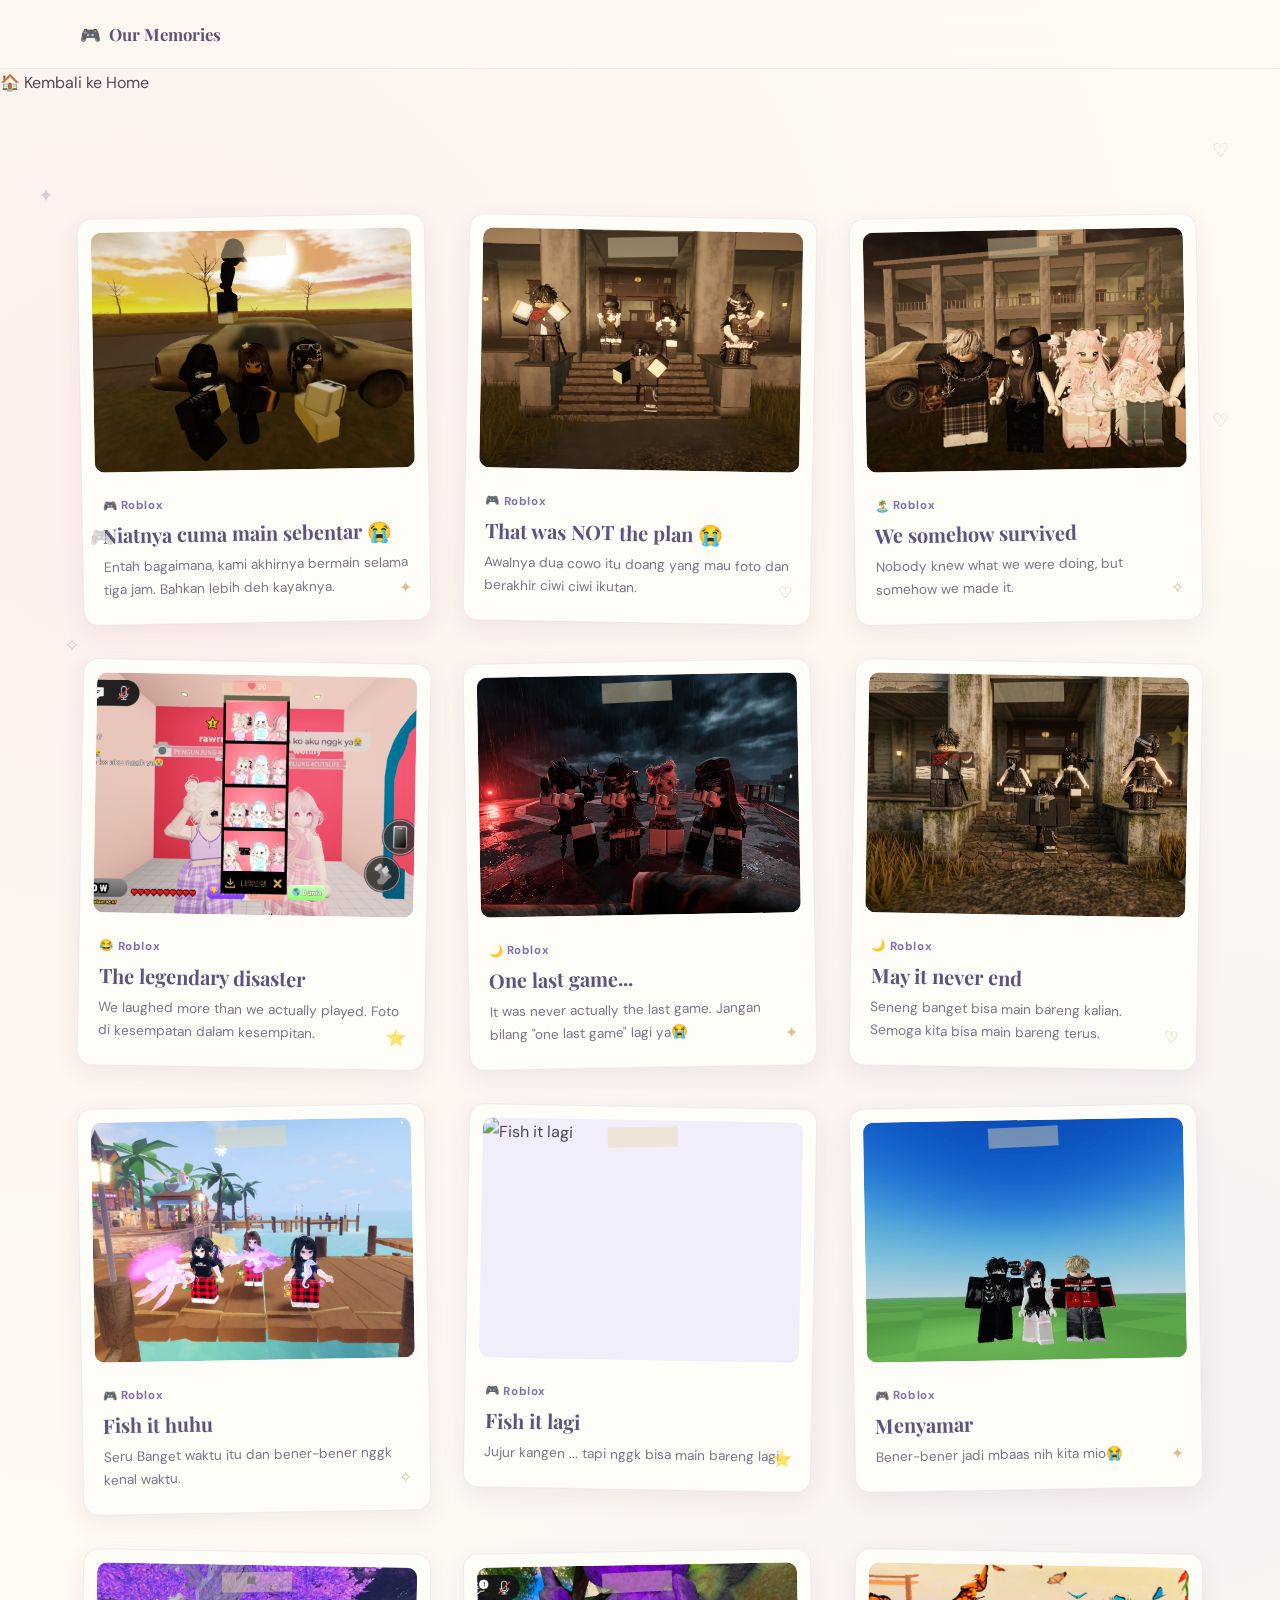
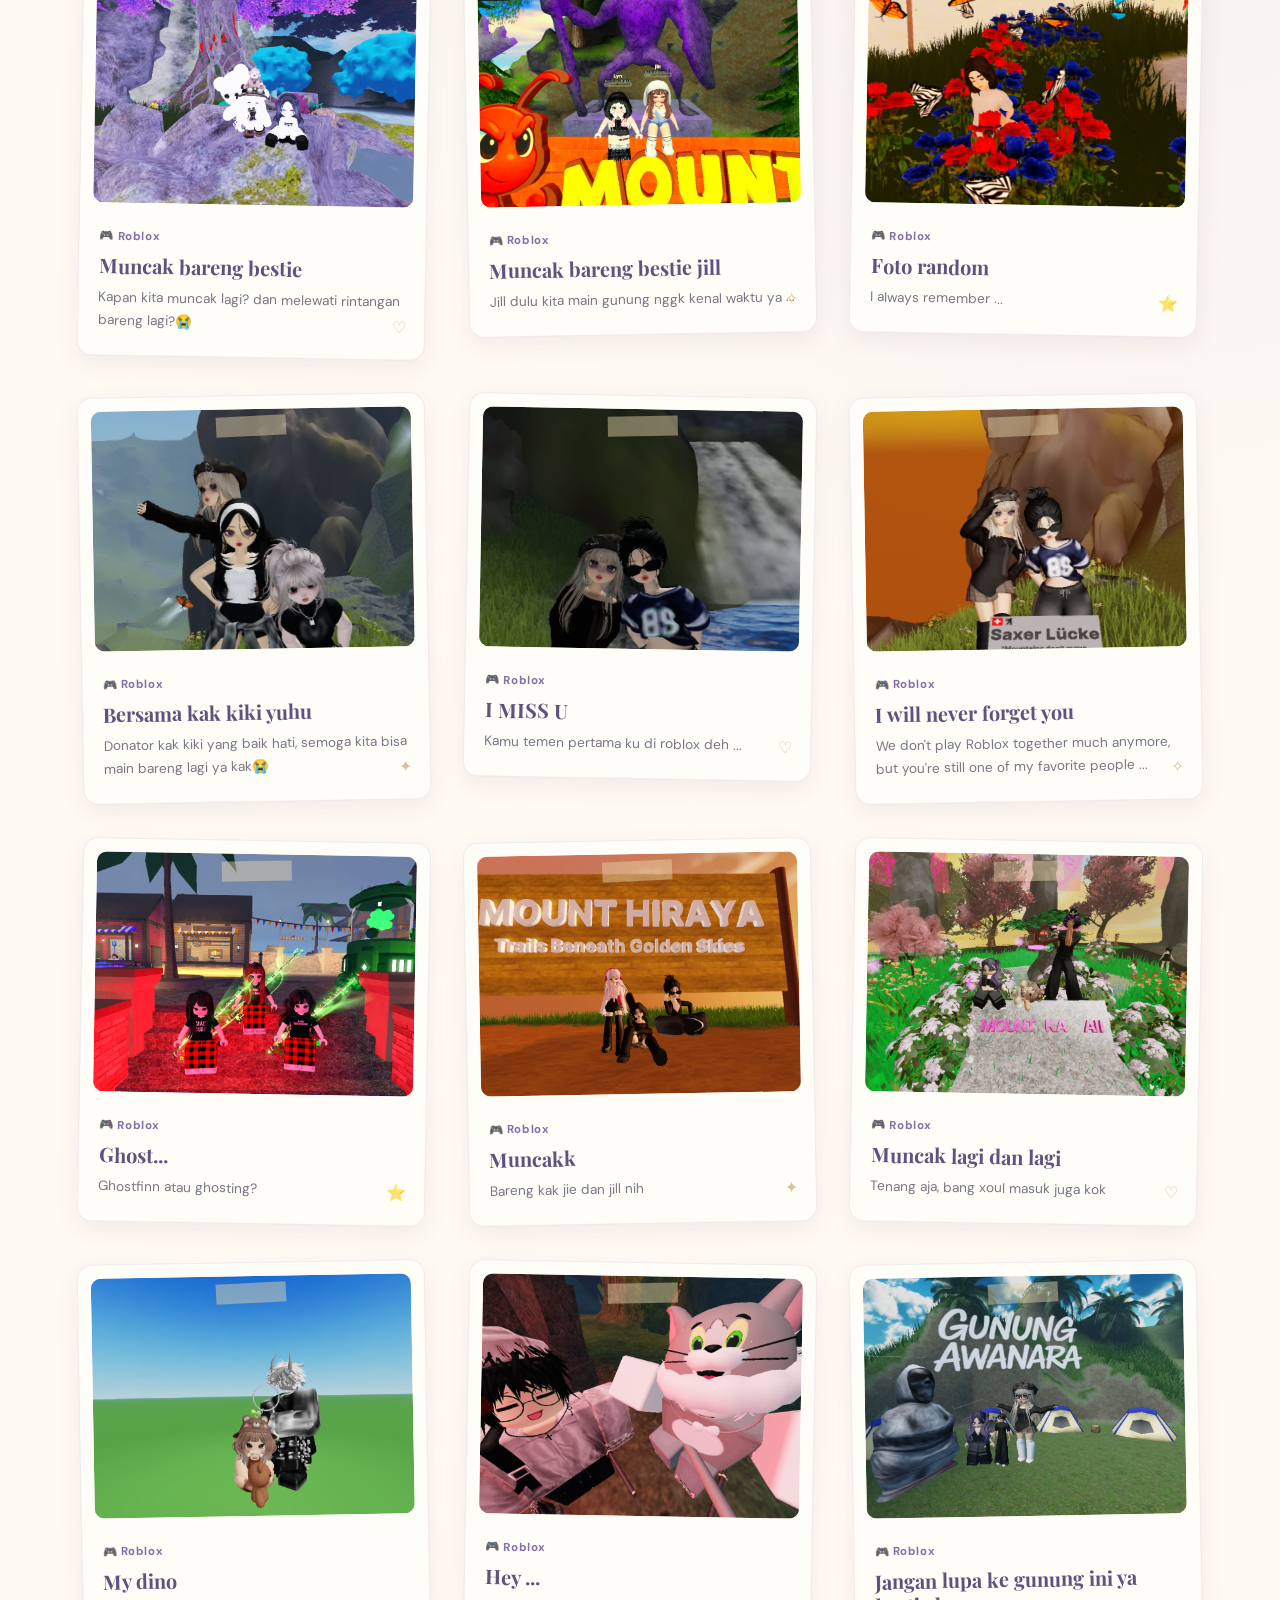
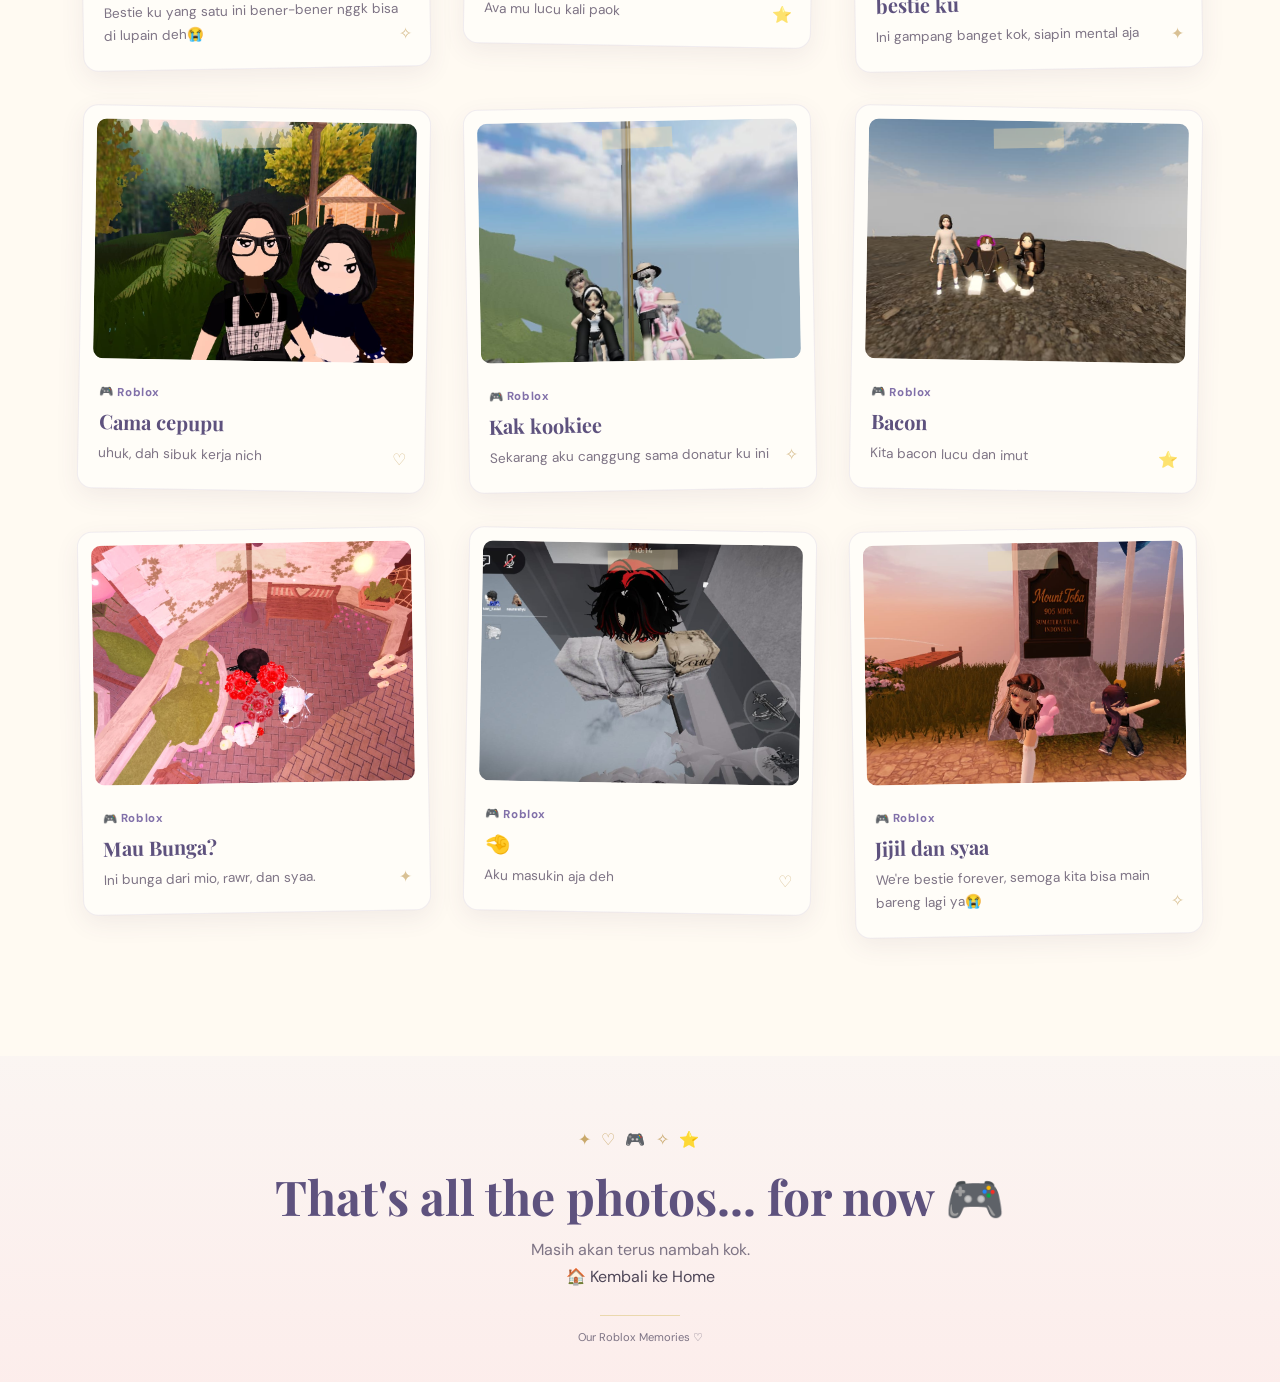
==== gallery.html @ 488ac0c8 "Add files via upload" ====
<!DOCTYPE html>
<html lang="en">
<head>
    <meta charset="UTF-8">
    <meta name="viewport" content="width=device-width, initial-scale=1.0">

    <meta
        name="description"
        content="Semua foto kenangan kita — galeri lengkap dari Our Roblox Memories."
    >

    <title>Semua Foto Kita 📸 | Our Roblox Memories</title>

    <!-- Google Fonts: maximum 2 fonts -->
    <link rel="preconnect" href="https://fonts.googleapis.com">
    <link rel="preconnect" href="https://fonts.gstatic.com" crossorigin>
    <link
        href="https://fonts.googleapis.com/css2?family=DM+Sans:wght@400;500;600;700&family=Playfair+Display:wght@500;600;700&display=swap"
        rel="stylesheet"
    >

    <link rel="stylesheet" href="style.css">
</head>

<body>

    <!-- =====================================================
         DECORATIVE FLOATING ELEMENTS
    ====================================================== -->
    <div class="floating-decorations" aria-hidden="true">
        <span class="float-item float-1">✦</span>
        <span class="float-item float-2">♡</span>
        <span class="float-item float-3">✧</span>
        <span class="float-item float-4">⭐</span>
        <span class="float-item float-5">✨</span>
        <span class="float-item float-6">🎮</span>
        <span class="float-item float-7">♡</span>
    </div>


    <!-- =====================================================
         MAIN WEBSITE
    ====================================================== -->
    <div class="site-wrapper is-visible" id="siteWrapper">

        <!-- NAVIGATION -->
        <header class="site-header">

            <nav class="navbar container gallery-navbar" aria-label="Main navigation">

                <!-- LOGO -> back to home -->
                <a href="index.html" class="logo">
                    <span>🎮</span>
                    Our Memories
                </a>

            </nav>

        </header>


        <main>
                    <div class="gallery-hero-actions">
                        <a href="index.html" class="back-home-link">
                            <span>🏠</span>
                            Kembali ke Home
                        </a>
                    </div>

                </div>

            </section>


            <!-- =================================================
                 PHOTO GRID
            ================================================== -->
            <section class="section" id="galleryGrid">

                <div class="container">

                    <div class="memory-grid" id="galleryGridWrap">
                        <!-- Photo cards are injected by gallery.js -->
                    </div>

                    <p class="gallery-empty-note" id="galleryEmptyNote" hidden>
                        Belum ada foto di sini. Tambahkan foto ke dalam
                        array <code>galleryPhotos</code> di gallery.js ya!
                    </p>

                </div>

            </section>

        </main>


        <!-- =====================================================
             FOOTER
        ====================================================== -->
        <footer class="site-footer">

            <div class="footer-decoration" aria-hidden="true">
                ✦ ♡ 🎮 ✧ ⭐
            </div>

            <h2>
                That's all the photos... for now 🎮
            </h2>

            <p>
                Masih akan terus nambah kok.
            </p>

            <a href="index.html" class="back-home-link">
                <span>🏠</span>
                Kembali ke Home
            </a>

            <div class="footer-line"></div>

            <small class="footer-credit">
                Our Roblox Memories ♡
            </small>

        </footer>

    </div>


    <!-- =====================================================
         LIGHTBOX
    ====================================================== -->
    <div
        class="modal"
        id="lightbox"
        role="dialog"
        aria-modal="true"
        aria-labelledby="lightboxTitle"
        aria-hidden="true"
    >

        <div class="modal-backdrop"></div>

        <div class="lightbox-content">

            <button
                class="modal-close"
                id="lightboxClose"
                type="button"
                aria-label="Close photo"
            >
                ×
            </button>

            <img
                src="assets/placeholder.jpg"
                alt=""
                id="lightboxImage"
                class="lightbox-image"
            >

            <div class="lightbox-info">

                <span id="lightboxGame">
                    🎮 Roblox
                </span>

                <h2 id="lightboxTitle">
                    Memory title
                </h2>

                <time id="lightboxDate">
                    August 24, 2026
                </time>

                <p id="lightboxCaption">
                    Memory caption.
                </p>

            </div>

        </div>

    </div>


    <script src="gallery.js"></script>

</body>
</html>
---- style.css ----
/* =========================================================
   OUR ROBLOX MEMORIES
   Main stylesheet
   Mobile-first
========================================================= */


/* =========================================================
   CSS VARIABLES
========================================================= */

:root {
    --pink: #f4c7d8;
    --pink-light: #fdebf2;
    --lavender: #dcd2f2;
    --lavender-light: #f1edfb;
    --purple: #8170a9;
    --purple-dark: #5e527e;

    --cream: #fffaf2;
    --paper: #fffdf8;
    --white: #ffffff;

    --gold: #c9a86a;
    --gold-light: #ead8ad;

    --text: #4f4758;
    --text-light: #7e7485;

    --border: rgba(129, 112, 169, 0.16);
    --shadow: 0 15px 40px rgba(87, 70, 106, 0.11);
    --shadow-soft: 0 8px 25px rgba(87, 70, 106, 0.08);

    --radius-sm: 12px;
    --radius-md: 20px;
    --radius-lg: 30px;

    --container: 1120px;

    --heading-font: "Playfair Display", Georgia, serif;
    --body-font: "DM Sans", Arial, sans-serif;
}


/* =========================================================
   RESET
========================================================= */

* {
    box-sizing: border-box;
    margin: 0;
    padding: 0;
}

html {
    scroll-behavior: smooth;
    scroll-padding-top: 75px;
}

body {
    min-width: 320px;
    overflow-x: hidden;

    background:
        radial-gradient(circle at 10% 10%, rgba(244, 199, 216, 0.2), transparent 25%),
        radial-gradient(circle at 90% 30%, rgba(220, 210, 242, 0.25), transparent 25%),
        var(--cream);

    color: var(--text);
    font-family: var(--body-font);
    line-height: 1.7;
}

body.modal-open {
    overflow: hidden;
}

button,
a {
    font: inherit;
}

button {
    cursor: pointer;
}

img {
    display: block;
    max-width: 100%;
}

a {
    color: inherit;
    text-decoration: none;
}


/* =========================================================
   TYPOGRAPHY
========================================================= */

h1,
h2,
h3 {
    font-family: var(--heading-font);
    line-height: 1.2;
}

p {
    color: var(--text-light);
}


/* =========================================================
   UTILITY
========================================================= */

.container {
    width: min(
        calc(100% - 32px),
        var(--container)
    );

    margin-inline: auto;
}

.section {
    position: relative;
    padding: 90px 0;
}

.section-heading {
    margin-bottom: 40px;
}

.section-heading.centered {
    text-align: center;
}

.section-label {
    display: inline-block;

    margin-bottom: 10px;

    color: var(--purple);

    font-size: 0.72rem;
    font-weight: 700;
    letter-spacing: 0.18em;
    text-transform: uppercase;
}

.section-heading h2 {
    color: var(--purple-dark);
    font-size: clamp(2rem, 8vw, 3rem);
}

.section-heading p {
    max-width: 560px;
    margin: 12px auto 0;
}


/* =========================================================
   OPENING SCREEN
========================================================= */

.opening-screen {
    position: fixed;
    inset: 0;
    z-index: 9999;

    display: grid;
    place-items: center;

    overflow: hidden;

    background:
        radial-gradient(
            circle at 20% 20%,
            rgba(255, 255, 255, 0.8),
            transparent 20%
        ),
        radial-gradient(
            circle at 80% 70%,
            rgba(255, 255, 255, 0.6),
            transparent 22%
        ),
        linear-gradient(
            135deg,
            #f9dce8,
            #e5def5 52%,
            #fff4dc
        );

    transition:
        opacity 0.7s ease,
        transform 0.7s ease,
        visibility 0.7s ease;
}

.opening-screen.is-hidden {
    opacity: 0;
    transform: scale(1.05);
    visibility: hidden;
    pointer-events: none;
}

.opening-content {
    position: relative;
    z-index: 2;

    width: min(
        calc(100% - 40px),
        600px
    );

    padding: 45px 25px;

    text-align: center;
}

.opening-game-icon {
    width: 70px;
    height: 70px;

    display: grid;
    place-items: center;

    margin: 0 auto 25px;

    border: 1px solid rgba(255, 255, 255, 0.7);
    border-radius: 24px;

    background: rgba(255, 255, 255, 0.45);

    box-shadow:
        0 12px 35px rgba(89, 72, 110, 0.12);

    font-size: 2rem;

    animation: gentleFloat 4s ease-in-out infinite;
}

.opening-small {
    margin-bottom: 8px;

    color: var(--purple);
    font-size: 0.82rem;
    letter-spacing: 0.12em;
    text-transform: uppercase;
}

.opening-content h1 {
    color: var(--purple-dark);
    font-size: clamp(2.7rem, 12vw, 5.2rem);
}

.opening-subtitle {
    margin-top: 12px;

    color: var(--text);
    font-family: var(--heading-font);
    font-size: clamp(1.15rem, 4vw, 1.5rem);
}

.opening-note {
    margin-top: 18px;

    color: var(--text-light);
    font-size: 0.75rem;
}

.primary-button,
.secondary-button {
    display: inline-flex;
    align-items: center;
    justify-content: center;
    gap: 8px;

    min-height: 48px;
    padding: 12px 23px;

    border: 1px solid transparent;
    border-radius: 999px;

    font-weight: 700;

    transition:
        transform 0.25s ease,
        box-shadow 0.25s ease,
        background 0.25s ease;
}

.primary-button {
    color: var(--white);
    background: var(--purple);

    box-shadow:
        0 10px 25px rgba(129, 112, 169, 0.25);
}

.primary-button:hover {
    transform: translateY(-3px);
    box-shadow:
        0 15px 30px rgba(129, 112, 169, 0.3);
}

.secondary-button {
    color: var(--purple-dark);
    border-color: var(--border);
    background: rgba(255, 255, 255, 0.75);

    box-shadow: var(--shadow-soft);
}

.secondary-button:hover {
    transform: translateY(-3px);
    background: var(--white);
}

.opening-button {
    margin-top: 28px;
}


/* Opening stars */

.opening-stars span {
    position: absolute;

    color: rgba(129, 112, 169, 0.5);
    font-size: 1.5rem;

    animation: twinkle 3s ease-in-out infinite;
}

.opening-stars span:nth-child(1) {
    top: 12%;
    left: 13%;
}

.opening-stars span:nth-child(2) {
    top: 25%;
    right: 14%;
    animation-delay: 0.5s;
}

.opening-stars span:nth-child(3) {
    bottom: 18%;
    left: 20%;
    animation-delay: 1s;
}

.opening-stars span:nth-child(4) {
    bottom: 15%;
    right: 20%;
    animation-delay: 1.5s;
}

.opening-stars span:nth-child(5) {
    top: 18%;
    left: 75%;
    animation-delay: 0.8s;
}

.opening-stars span:nth-child(6) {
    bottom: 30%;
    right: 8%;
    animation-delay: 1.2s;
}


/* =========================================================
   SITE WRAPPER
========================================================= */

.site-wrapper {
    position: relative;
    opacity: 0;

    transition: opacity 0.8s ease;
}

.site-wrapper.is-visible {
    opacity: 1;
}


/* =========================================================
   FLOATING DECORATIONS
========================================================= */

.floating-decorations {
    position: fixed;
    inset: 0;

    z-index: 1;

    pointer-events: none;
}

.float-item {
    position: absolute;

    color: rgba(129, 112, 169, 0.28);
    font-size: 1.2rem;

    animation: slowFloat 7s ease-in-out infinite;
}

.float-1 {
    top: 20%;
    left: 3%;
}

.float-2 {
    top: 45%;
    right: 4%;
    animation-delay: 1s;
}

.float-3 {
    top: 70%;
    left: 5%;
    animation-delay: 2s;
}

.float-4 {
    top: 80%;
    right: 7%;
    animation-delay: 3s;
}

.float-5 {
    top: 32%;
    right: 9%;
    animation-delay: 1.5s;
}

.float-6 {
    top: 58%;
    left: 7%;
    animation-delay: 2.5s;
}

.float-7 {
    top: 15%;
    right: 4%;
    animation-delay: 3.5s;
}


/* =========================================================
   HEADER / NAVBAR
========================================================= */

.site-header {
    position: sticky;
    top: 0;
    z-index: 1000;

    border-bottom: 1px solid rgba(129, 112, 169, 0.1);

    background: rgba(255, 250, 242, 0.85);
    backdrop-filter: blur(15px);
}

.navbar {
    min-height: 68px;

    display: flex;
    align-items: center;
    justify-content: space-between;
}

.logo {
    display: inline-flex;
    align-items: center;
    gap: 8px;

    color: var(--purple-dark);

    font-family: var(--heading-font);
    font-size: 1.05rem;
    font-weight: 700;
}

.menu-toggle {
    width: 44px;
    height: 44px;

    display: flex;
    flex-direction: column;
    justify-content: center;
    align-items: center;
    gap: 5px;

    border: 0;
    border-radius: 50%;

    background: var(--lavender-light);
}

.menu-toggle span {
    width: 20px;
    height: 2px;

    border-radius: 5px;

    background: var(--purple);
    transition: transform 0.25s ease;
}

.nav-links {
    position: absolute;
    top: calc(100% + 1px);
    left: 16px;
    right: 16px;

    display: flex;
    flex-direction: column;
    gap: 5px;

    padding: 12px;

    border: 1px solid var(--border);
    border-radius: 18px;

    background: rgba(255, 253, 248, 0.97);
    box-shadow: var(--shadow);

    opacity: 0;
    visibility: hidden;
    transform: translateY(-8px);

    transition:
        opacity 0.25s ease,
        visibility 0.25s ease,
        transform 0.25s ease;
}

.nav-links.is-open {
    opacity: 1;
    visibility: visible;
    transform: translateY(0);
}

.nav-links a {
    padding: 10px 12px;

    border-radius: 10px;

    color: var(--text-light);
    font-size: 0.9rem;
}

.nav-links a:hover {
    color: var(--purple);
    background: var(--lavender-light);
}


/* =========================================================
   HERO
========================================================= */

.hero {
    min-height: calc(100vh - 68px);

    display: grid;
    place-items: center;

    padding: 45px 0;
}

.hero-paper {
    position: relative;

    width: min(
        calc(100% - 10px),
        900px
    );

    padding: 65px 22px;

    text-align: center;

    border: 1px solid rgba(129, 112, 169, 0.13);
    border-radius: 35px;

    background:
        linear-gradient(
            rgba(255, 255, 255, 0.75),
            rgba(255, 255, 255, 0.6)
        );

    box-shadow:
        0 25px 60px rgba(100, 83, 120, 0.09);

    overflow: hidden;
}

.hero-paper::before {
    content: "";

    position: absolute;
    inset: 12px;

    border: 1px dashed rgba(201, 168, 106, 0.3);
    border-radius: 27px;

    pointer-events: none;
}

.eyebrow {
    position: relative;

    color: var(--gold);

    font-size: 0.7rem;
    font-weight: 700;
    letter-spacing: 0.18em;
    text-transform: uppercase;
}

.hero-title {
    position: relative;

    margin-top: 18px;

    color: var(--purple-dark);

    font-size: clamp(2.7rem, 13vw, 5.8rem);
}

.hero-title span {
    display: block;
    color: var(--purple);
}

.hero-tagline {
    position: relative;

    margin-top: 18px;

    color: var(--text);
    font-family: var(--heading-font);
    font-size: clamp(1.2rem, 4vw, 1.7rem);
}

.hero-description {
    position: relative;

    max-width: 480px;

    margin: 12px auto 0;

    font-size: 0.9rem;
}

.hero-decoration {
    position: relative;

    display: flex;
    justify-content: center;
    gap: 17px;

    margin-top: 30px;

    color: var(--gold);
}

.hero-decoration span:nth-child(1) {
    animation: gentleFloat 4s ease-in-out infinite;
}

.hero-decoration span:nth-child(2) {
    animation: gentleFloat 4s 0.4s ease-in-out infinite;
}

.hero-decoration span:nth-child(3) {
    animation: gentleFloat 4s 0.8s ease-in-out infinite;
}

.hero-decoration span:nth-child(4) {
    animation: gentleFloat 4s 1.2s ease-in-out infinite;
}

.hero-decoration span:nth-child(5) {
    animation: gentleFloat 4s 1.6s ease-in-out infinite;
}

.scroll-cue {
    position: relative;

    display: flex;
    flex-direction: column;
    align-items: center;

    margin-top: 45px;

    color: var(--text-light);
    font-size: 0.7rem;
    letter-spacing: 0.1em;
    text-transform: uppercase;
}

.scroll-arrow {
    margin-top: 5px;

    color: var(--purple);
    font-size: 1.2rem;

    animation: bounce 1.8s ease-in-out infinite;
}


/* =========================================================
   MESSAGE
========================================================= */

.message-section {
    padding-top: 60px;
}

.message-card {
    position: relative;

    max-width: 850px;

    margin: 0 auto;

    transform: rotate(-0.5deg);
}

.message-card-inner {
    padding: 35px 24px;

    border: 1px solid rgba(129, 112, 169, 0.15);
    border-radius: var(--radius-lg);

    background:
        linear-gradient(
            135deg,
            rgba(255, 255, 255, 0.82),
            rgba(244, 235, 249, 0.68)
        );

    box-shadow: var(--shadow);

    backdrop-filter: blur(8px);
}

.message-icon {
    margin-bottom: 18px;
    font-size: 2rem;
}

.message-text {
    max-width: 680px;
    margin: 0 auto;

    font-family: var(--heading-font);
    font-size: clamp(1.05rem, 3vw, 1.3rem);
}

.message-text p {
    margin-bottom: 18px;
}

.message-text p:last-child {
    margin-bottom: 0;
}

.message-signature {
    margin-top: 25px;

    color: var(--gold);
    font-size: 0.75rem;
    font-weight: 700;
    letter-spacing: 0.1em;
}

.tape {
    position: absolute;
    z-index: 2;

    width: 85px;
    height: 25px;

    background: rgba(234, 216, 173, 0.65);

    transform: rotate(-5deg);
}

.tape-left {
    top: -10px;
    left: 25px;
}


/* =========================================================
   MEMORY GALLERY
========================================================= */

.memories-section {
    background:
        radial-gradient(
            circle at 90% 10%,
            rgba(220, 210, 242, 0.3),
            transparent 25%
        );
}

.memory-grid {
    display: grid;
    grid-template-columns: 1fr;
    gap: 30px;

    align-items: start;
}

.memory-card {
    position: relative;

    padding: 13px;

    border: 1px solid rgba(129, 112, 169, 0.12);
    border-radius: 15px;

    background: var(--paper);

    box-shadow: var(--shadow-soft);

    transition:
        transform 0.3s ease,
        box-shadow 0.3s ease;
}

.rotation-left {
    transform: rotate(-1deg);
}

.rotation-right {
    transform: rotate(1deg);
}

.memory-card:hover {
    z-index: 3;

    transform:
        translateY(-8px)
        rotate(0deg)
        scale(1.01);

    box-shadow:
        0 22px 45px rgba(87, 70, 106, 0.16);
}

.memory-photo-wrap {
    position: relative;

    overflow: hidden;

    aspect-ratio: 4 / 3;

    border-radius: 10px;

    background: var(--lavender-light);
}

.memory-photo {
    width: 100%;
    height: 100%;

    object-fit: cover;

    transition: transform 0.5s ease;
}

.memory-card:hover .memory-photo {
    transform: scale(1.05);
}

.photo-expand {
    position: absolute;
    right: 10px;
    bottom: 10px;

    width: 38px;
    height: 38px;

    display: grid;
    place-items: center;

    border: 1px solid rgba(255, 255, 255, 0.5);
    border-radius: 50%;

    color: var(--purple-dark);
    background: rgba(255, 255, 255, 0.88);

    opacity: 0;

    transition:
        opacity 0.25s ease,
        transform 0.25s ease;
}

.memory-card:hover .photo-expand,
.photo-expand:focus {
    opacity: 1;
}

.photo-expand:hover {
    transform: scale(1.08);
}

.photo-tape {
    top: 7px;
    left: 50%;

    width: 70px;
    height: 20px;

    transform: translateX(-50%) rotate(-2deg);

    opacity: 0.7;
}

.memory-content {
    padding: 18px 7px 10px;
}

.memory-game {
    display: inline-block;

    margin-bottom: 7px;

    color: var(--purple);
    font-size: 0.72rem;
    font-weight: 700;
    letter-spacing: 0.05em;
}

.memory-content h3 {
    color: var(--purple-dark);
    font-size: 1.25rem;
}

.memory-content time {
    display: block;

    margin-top: 7px;

    color: var(--gold);
    font-size: 0.7rem;
    font-weight: 600;
}

.memory-content p {
    margin-top: 8px;
    font-size: 0.85rem;
}

.paper-star {
    position: absolute;
    right: 18px;
    bottom: 18px;

    color: var(--gold);
    opacity: 0.7;
}

.random-memory-area {
    margin-top: 50px;

    text-align: center;
}

.random-memory-area p {
    margin-bottom: 12px;

    font-family: var(--heading-font);
}


/* =========================================================
   TIMELINE
========================================================= */

.timeline-section {
    background:
        linear-gradient(
            180deg,
            transparent,
            rgba(244, 199, 216, 0.12),
            transparent
        );
}

.timeline {
    position: relative;

    max-width: 850px;

    margin: 0 auto;
}

.timeline::before {
    content: "";

    position: absolute;

    top: 0;
    bottom: 0;
    left: 20px;

    width: 1px;

    background:
        linear-gradient(
            var(--pink),
            var(--lavender),
            var(--gold-light)
        );
}

.timeline-item {
    position: relative;

    display: grid;
    grid-template-columns: 42px 1fr;
    gap: 18px;

    margin-bottom: 35px;
}

.timeline-item:last-child {
    margin-bottom: 0;
}

.timeline-dot {
    position: relative;
    z-index: 2;

    width: 42px;
    height: 42px;

    display: grid;
    place-items: center;

    border: 1px solid var(--border);
    border-radius: 50%;

    color: var(--purple);
    background: var(--cream);

    font-size: 0.7rem;
    font-weight: 700;
}

.timeline-card {
    padding: 20px;

    border: 1px solid var(--border);
    border-radius: 18px;

    background: rgba(255, 255, 255, 0.7);

    box-shadow: var(--shadow-soft);
}

.timeline-year {
    color: var(--gold);
    font-size: 0.7rem;
    font-weight: 700;
    letter-spacing: 0.12em;
}

.timeline-card h3 {
    margin-top: 5px;

    color: var(--purple-dark);
    font-size: 1.25rem;
}

.timeline-card p {
    margin-top: 7px;
    font-size: 0.85rem;
}


/* =========================================================
   WISHES
========================================================= */

.wishes-grid {
    display: grid;
    grid-template-columns: 1fr 1fr;
    gap: 13px;
}

.wish-card {
    min-height: 125px;

    display: flex;
    flex-direction: column;
    align-items: center;
    justify-content: center;

    padding: 18px;

    border: 1px solid var(--border);
    border-radius: 20px;

    text-align: center;

    background: rgba(255, 255, 255, 0.7);

    box-shadow: var(--shadow-soft);

    transition:
        transform 0.25s ease,
        box-shadow 0.25s ease;
}

.wish-card:hover {
    transform: translateY(-6px) rotate(-1deg);
    box-shadow: var(--shadow);
}

.wish-card span {
    font-size: 1.7rem;
}

.wish-card p {
    margin-top: 7px;

    color: var(--purple-dark);

    font-family: var(--heading-font);
    font-size: 0.95rem;
}


/* =========================================================
   SECRET SECTION
========================================================= */

.secret-section {
    padding-bottom: 80px;
}

.secret-card {
    position: relative;

    max-width: 850px;

    margin: 0 auto;

    padding: 55px 25px;

    overflow: hidden;

    border: 1px solid rgba(129, 112, 169, 0.18);
    border-radius: 35px;

    text-align: center;

    background:
        radial-gradient(
            circle at 15% 20%,
            rgba(244, 199, 216, 0.45),
            transparent 25%
        ),
        radial-gradient(
            circle at 85% 80%,
            rgba(220, 210, 242, 0.55),
            transparent 28%
        ),
        var(--white);

    box-shadow: var(--shadow);
}

.secret-card h2 {
    max-width: 650px;

    margin: 10px auto;

    color: var(--purple-dark);

    font-size: clamp(2rem, 7vw, 3.2rem);
}

.secret-card > p {
    max-width: 550px;
    margin: 0 auto 25px;
}

.secret-stars {
    margin-bottom: 20px;

    color: var(--gold);
    letter-spacing: 0.15em;

    animation: twinkle 3s ease-in-out infinite;
}


/* =========================================================
   FOOTER
========================================================= */

.site-footer {
    padding: 70px 20px 35px;

    text-align: center;

    background:
        linear-gradient(
            180deg,
            rgba(220, 210, 242, 0.12),
            rgba(244, 199, 216, 0.25)
        );
}

.footer-decoration {
    color: var(--gold);
    letter-spacing: 0.2em;
}

.site-footer h2 {
    margin-top: 15px;

    color: var(--purple-dark);

    font-size: clamp(2rem, 8vw, 3rem);
}

.site-footer p {
    margin-top: 10px;
}

.site-footer small {
    display: block;

    margin-top: 20px;

    color: var(--text-light);
    font-size: 0.7rem;
}

.footer-line {
    width: 80px;
    height: 1px;

    margin: 25px auto 0;

    background: var(--gold-light);
}

.footer-credit {
    margin-top: 12px !important;
}


/* =========================================================
   MODALS
========================================================= */

.modal {
    position: fixed;
    inset: 0;
    z-index: 9000;

    display: grid;
    place-items: center;

    padding: 18px;

    opacity: 0;
    visibility: hidden;

    transition:
        opacity 0.3s ease,
        visibility 0.3s ease;
}

.modal.is-open {
    opacity: 1;
    visibility: visible;
}

.modal-backdrop {
    position: absolute;
    inset: 0;

    background: rgba(49, 40, 58, 0.52);

    backdrop-filter: blur(7px);
}

.lightbox-content,
.random-modal-card,
.secret-modal-card {
    position: relative;
    z-index: 2;

    width: min(
        100%,
        650px
    );

    max-height: calc(100vh - 36px);

    overflow-y: auto;

    border: 1px solid rgba(255, 255, 255, 0.6);
    border-radius: 24px;

    background: var(--paper);

    box-shadow:
        0 25px 80px rgba(45, 34, 55, 0.25);

    transform: scale(0.9) translateY(15px);

    transition: transform 0.35s cubic-bezier(0.2, 0.8, 0.2, 1);
}

.modal.is-open .lightbox-content,
.modal.is-open .random-modal-card,
.modal.is-open .secret-modal-card {
    transform: scale(1) translateY(0);
}

.modal-close {
    position: absolute;
    top: 12px;
    right: 12px;

    z-index: 5;

    width: 40px;
    height: 40px;

    display: grid;
    place-items: center;

    border: 0;
    border-radius: 50%;

    color: var(--purple-dark);
    background: rgba(255, 255, 255, 0.9);

    font-size: 1.5rem;

    box-shadow: var(--shadow-soft);
}

.modal-close:hover {
    transform: rotate(5deg);
}

.lightbox-image {
    width: 100%;
    max-height: 55vh;

    object-fit: contain;

    background: var(--lavender-light);
}

.lightbox-info {
    padding: 25px;
}

.lightbox-info > span {
    color: var(--purple);
    font-size: 0.75rem;
    font-weight: 700;
}

.lightbox-info h2 {
    margin-top: 7px;

    color: var(--purple-dark);
    font-size: 1.7rem;
}

.lightbox-info time {
    display: block;

    margin-top: 5px;

    color: var(--gold);
    font-size: 0.7rem;
}

.lightbox-info p {
    margin-top: 10px;
}


/* =========================================================
   RANDOM MEMORY MODAL
========================================================= */

.random-modal-card {
    padding: 40px 22px 28px;

    text-align: center;
}

.random-label {
    display: block;

    color: var(--gold);

    font-size: 0.68rem;
    font-weight: 700;
    letter-spacing: 0.16em;
}

.random-modal-card h2 {
    margin: 8px 0 20px;

    color: var(--purple-dark);
    font-size: 1.9rem;
}

.random-image {
    width: 100%;
    max-height: 300px;

    object-fit: cover;

    border-radius: 16px;
}

.random-modal-card .memory-game {
    margin-top: 18px;
}

.random-modal-card h3 {
    color: var(--purple-dark);
    font-size: 1.3rem;
}

.random-modal-card time {
    display: block;

    color: var(--gold);
    font-size: 0.7rem;
}

.random-modal-card p {
    margin: 8px 0 18px;
}

.another-memory {
    margin-top: 10px;
}


/* =========================================================
   SECRET MODAL
========================================================= */

.secret-modal-card {
    max-width: 570px;

    padding: 50px 25px 35px;

    text-align: center;
}

.secret-envelope {
    width: 72px;
    height: 72px;

    display: grid;
    place-items: center;

    margin: 0 auto 20px;

    border-radius: 22px;

    background: var(--pink-light);

    font-size: 2.2rem;

    animation: gentleFloat 3s ease-in-out infinite;
}

.secret-modal-card h2 {
    margin: 8px 0 20px;

    color: var(--purple-dark);
    font-size: 2.2rem;
}

.secret-message p {
    margin-bottom: 15px;
}

.secret-ending {
    color: var(--purple) !important;

    font-family: var(--heading-font);
    font-weight: 600;
}


/* =========================================================
   CONFETTI
========================================================= */

.confetti-container {
    position: fixed;
    inset: 0;

    z-index: 10000;

    pointer-events: none;

    overflow: hidden;
}

.confetti-piece {
    position: absolute;
    top: -20px;

    width: 8px;
    height: 14px;

    opacity: 0;

    animation: confettiFall linear forwards;
}


/* =========================================================
   SCROLL REVEAL
========================================================= */

.reveal {
    opacity: 0;
    transform: translateY(25px);

    transition:
        opacity 0.7s ease,
        transform 0.7s ease;
}

.reveal.visible {
    opacity: 1;
    transform: translateY(0);
}


/* =========================================================
   ANIMATIONS
========================================================= */

@keyframes gentleFloat {
    0%,
    100% {
        transform: translateY(0);
    }

    50% {
        transform: translateY(-8px);
    }
}

@keyframes slowFloat {
    0%,
    100% {
        transform: translateY(0) rotate(0deg);
    }

    50% {
        transform: translateY(-15px) rotate(5deg);
    }
}

@keyframes twinkle {
    0%,
    100% {
        opacity: 0.4;
        transform: scale(0.9);
    }

    50% {
        opacity: 1;
        transform: scale(1.15);
    }
}

@keyframes bounce {
    0%,
    100% {
        transform: translateY(0);
    }

    50% {
        transform: translateY(5px);
    }
}

@keyframes confettiFall {
    0% {
        opacity: 1;
        transform:
            translate3d(0, -20px, 0)
            rotate(0deg);
    }

    100% {
        opacity: 0;
        transform:
            translate3d(var(--drift), 105vh, 0)
            rotate(var(--rotation));
    }
}


/* =========================================================
   TABLET
========================================================= */

@media (min-width: 600px) {

    .container {
        width: min(
            calc(100% - 48px),
            var(--container)
        );
    }

    .hero-paper {
        padding: 90px 45px;
    }

    .message-card-inner {
        padding: 45px;
    }

    .memory-grid {
        grid-template-columns: repeat(2, 1fr);
    }

    .wishes-grid {
        grid-template-columns: repeat(3, 1fr);
        gap: 18px;
    }

    .wish-card {
        min-height: 140px;
    }

    .timeline::before {
        left: 50%;
        transform: translateX(-50%);
    }

    .timeline-item {
        grid-template-columns: 1fr 50px 1fr;
        gap: 25px;

        align-items: center;
    }

    .timeline-item:nth-child(odd) .timeline-card {
        grid-column: 1;
        grid-row: 1;
        text-align: right;
    }

    .timeline-item:nth-child(odd) .timeline-dot {
        grid-column: 2;
        grid-row: 1;
    }

    .timeline-item:nth-child(even) .timeline-card {
        grid-column: 3;
        grid-row: 1;
    }

    .timeline-item:nth-child(even) .timeline-dot {
        grid-column: 2;
        grid-row: 1;
    }

}


/* =========================================================
   DESKTOP
========================================================= */

@media (min-width: 850px) {

    .menu-toggle {
        display: none;
    }

    .nav-links {
        position: static;

        display: flex;
        flex-direction: row;
        align-items: center;

        padding: 0;

        border: 0;
        border-radius: 0;

        background: transparent;
        box-shadow: none;

        opacity: 1;
        visibility: visible;
        transform: none;
    }

    .nav-links a {
        padding: 8px 12px;
    }

    .hero {
        min-height: calc(100vh - 68px);
    }

    .hero-paper {
        padding: 110px 60px;
    }

    .message-card-inner {
        padding: 55px 70px;
    }

    .memory-grid {
        grid-template-columns: repeat(3, 1fr);
        gap: 32px;
    }

    .memory-card:nth-child(4) {
        grid-column: 1 / 2;
    }

    .memory-card:nth-child(5) {
        grid-column: 2 / 3;
    }

    .random-modal-card {
        padding: 50px 40px 35px;
    }

}


/* =========================================================
   LARGE DESKTOP
========================================================= */

@media (min-width: 1200px) {

    .section {
        padding: 120px 0;
    }

    .memory-grid {
        grid-template-columns: repeat(3, 1fr);
        gap: 38px;
    }

    .hero-paper {
        padding: 125px 80px;
    }

}


/* =========================================================
   REDUCED MOTION
========================================================= */

@media (prefers-reduced-motion: reduce) {

    html {
        scroll-behavior: auto;
    }

    *,
    *::before,
    *::after {
        animation-duration: 0.01ms !important;
        animation-iteration-count: 1 !important;
        transition-duration: 0.01ms !important;
    }

    .reveal {
        opacity: 1;
        transform: none;
    }

}
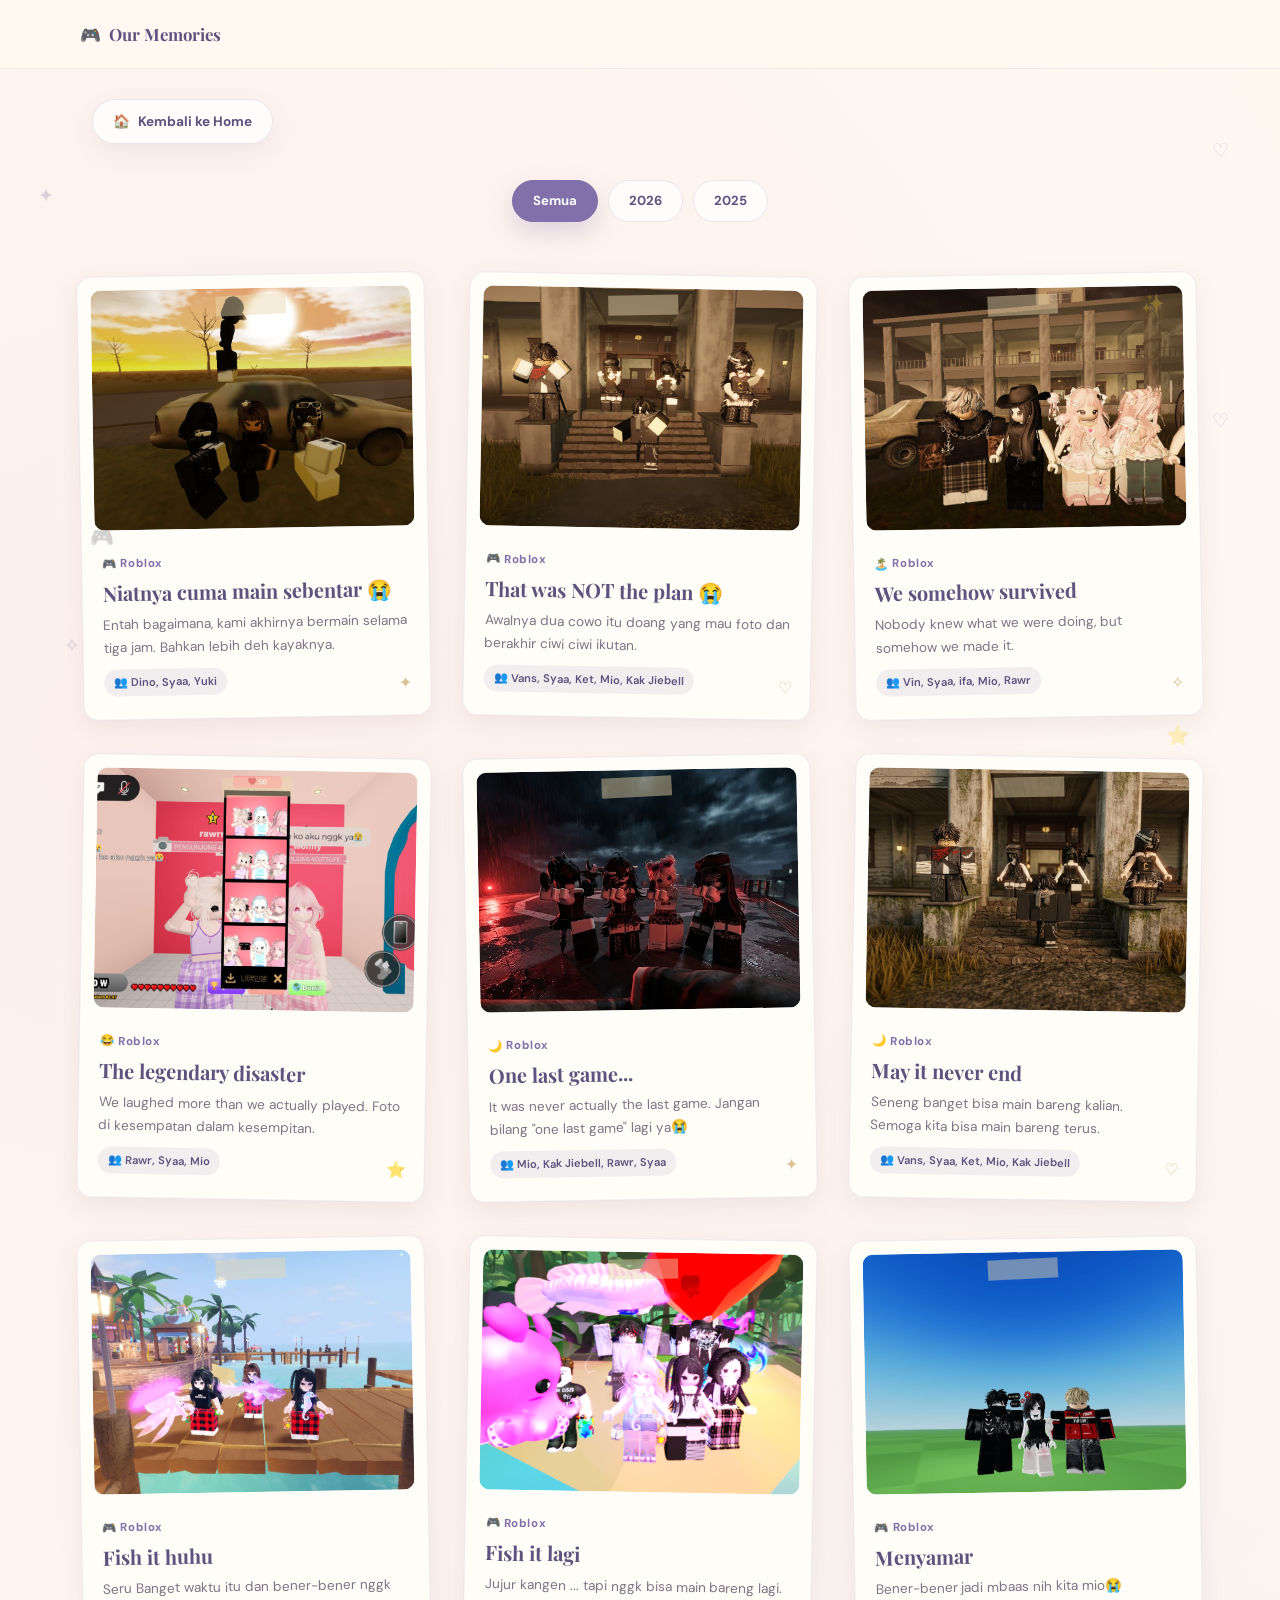
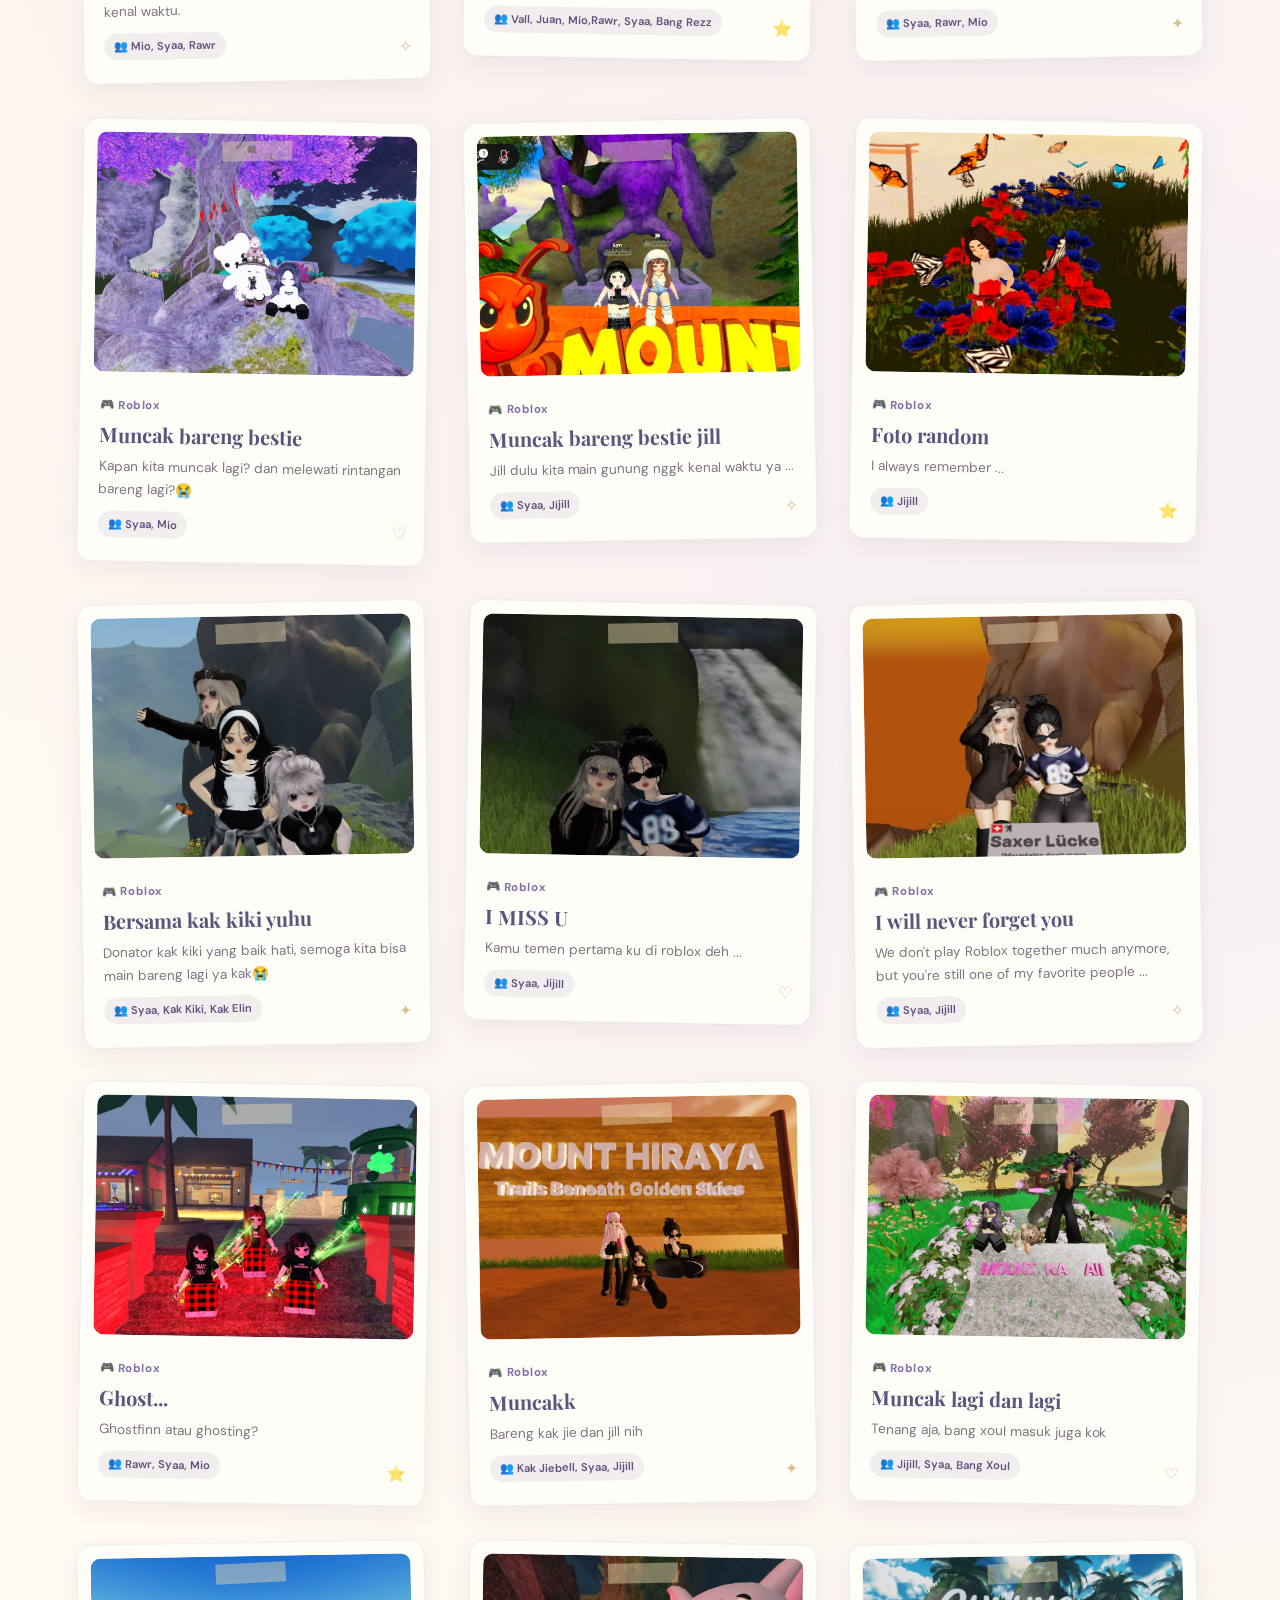
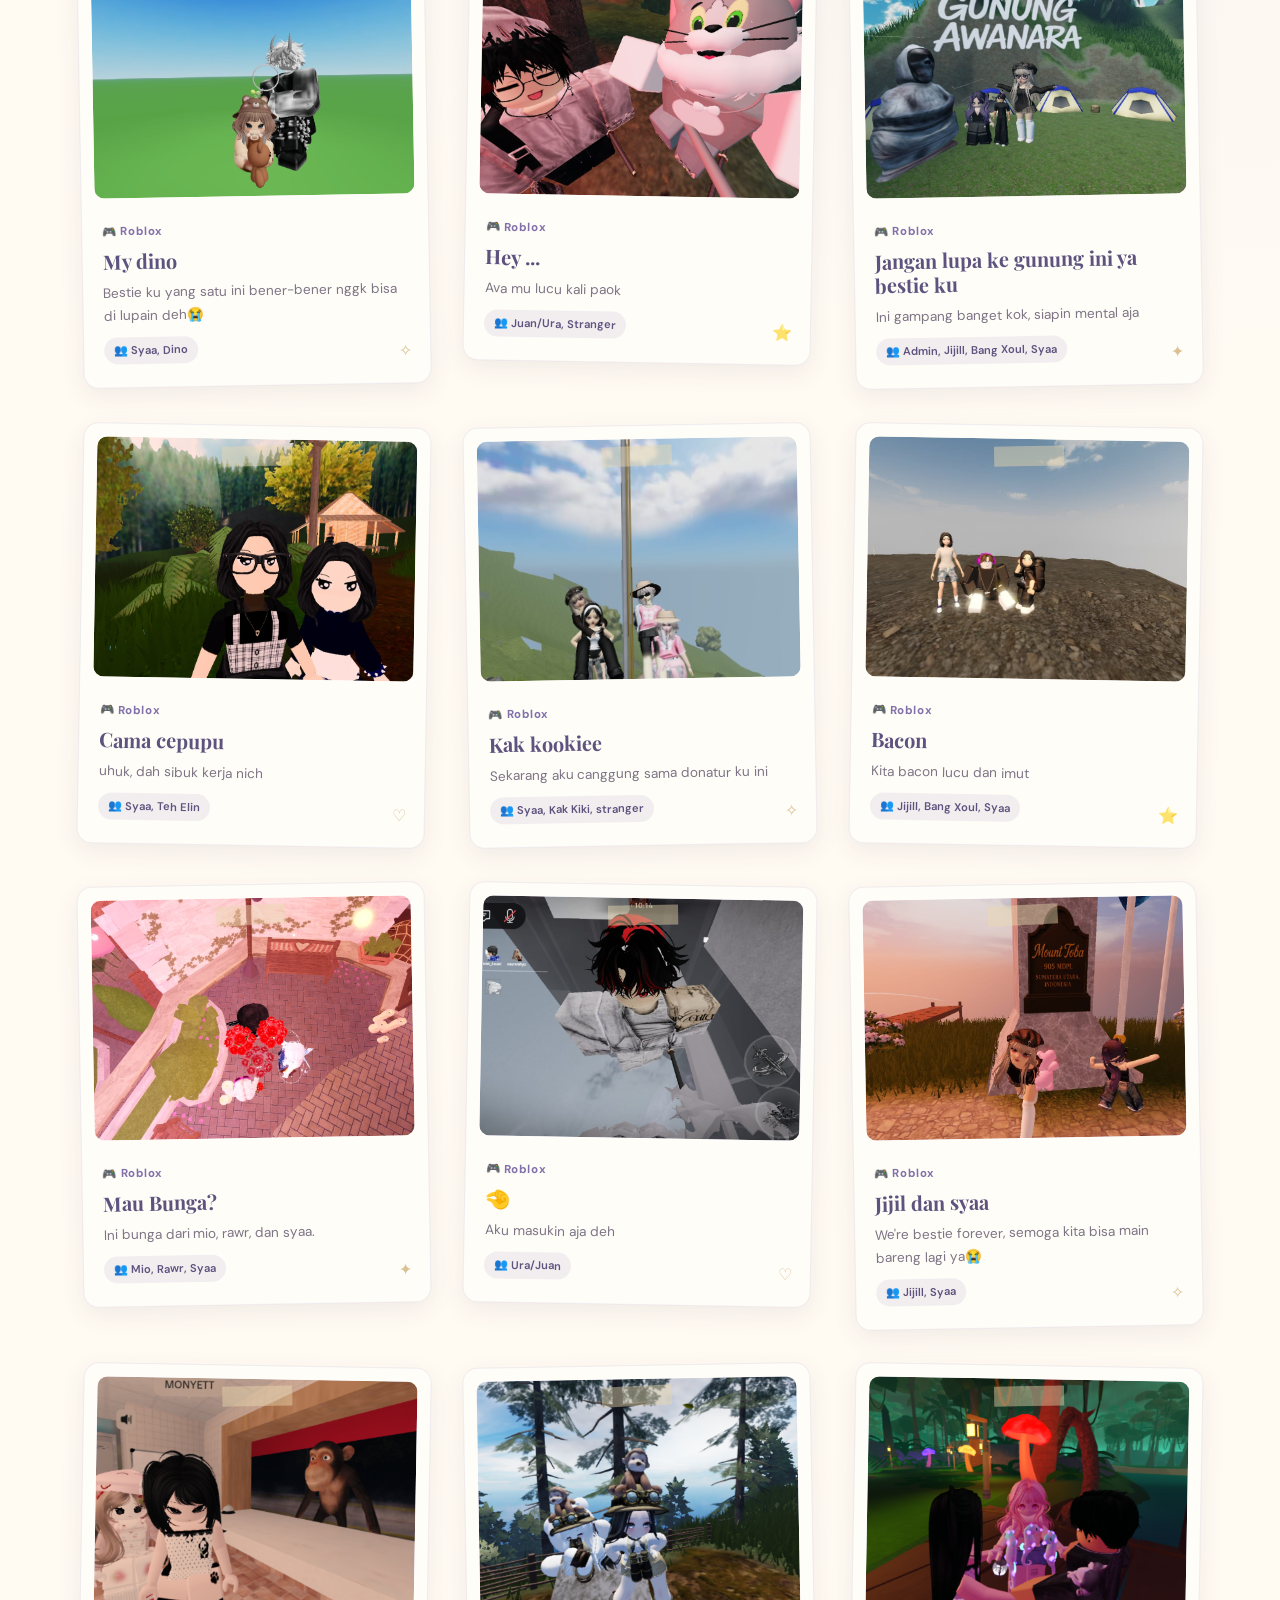
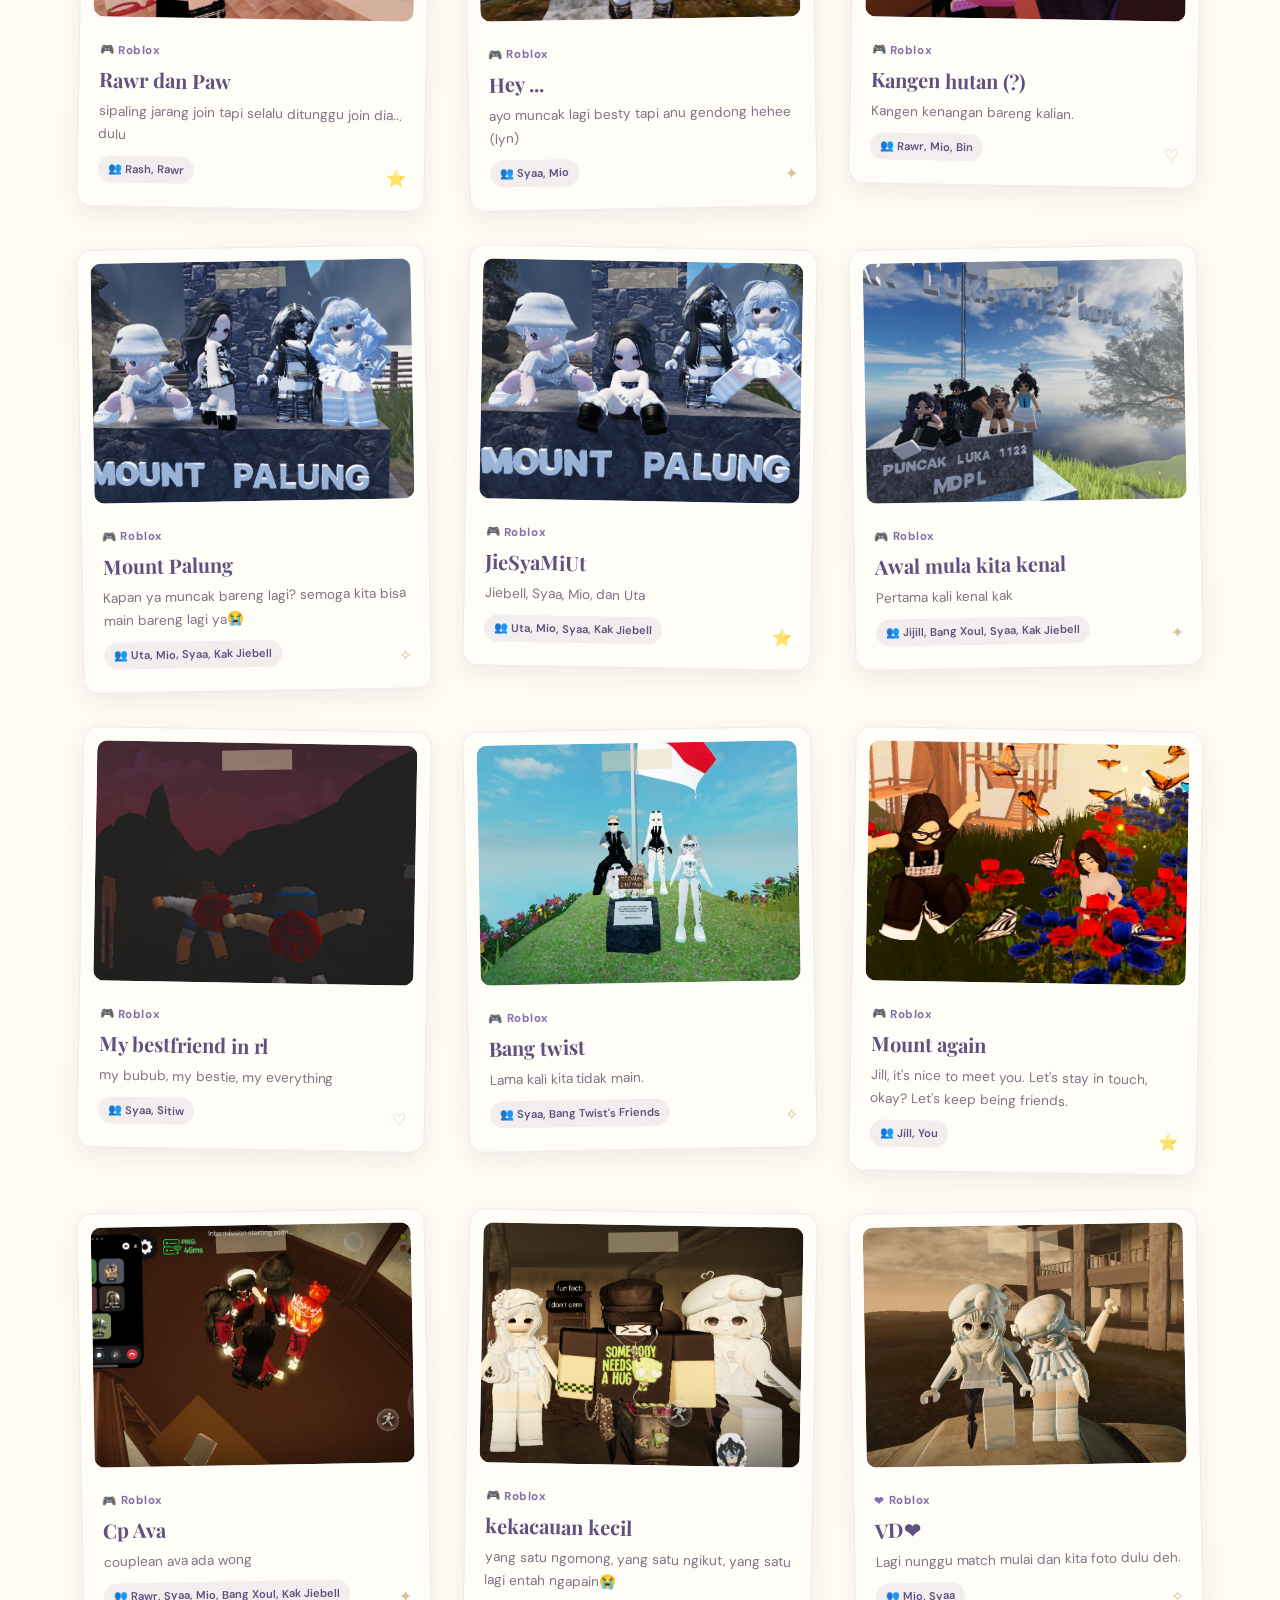
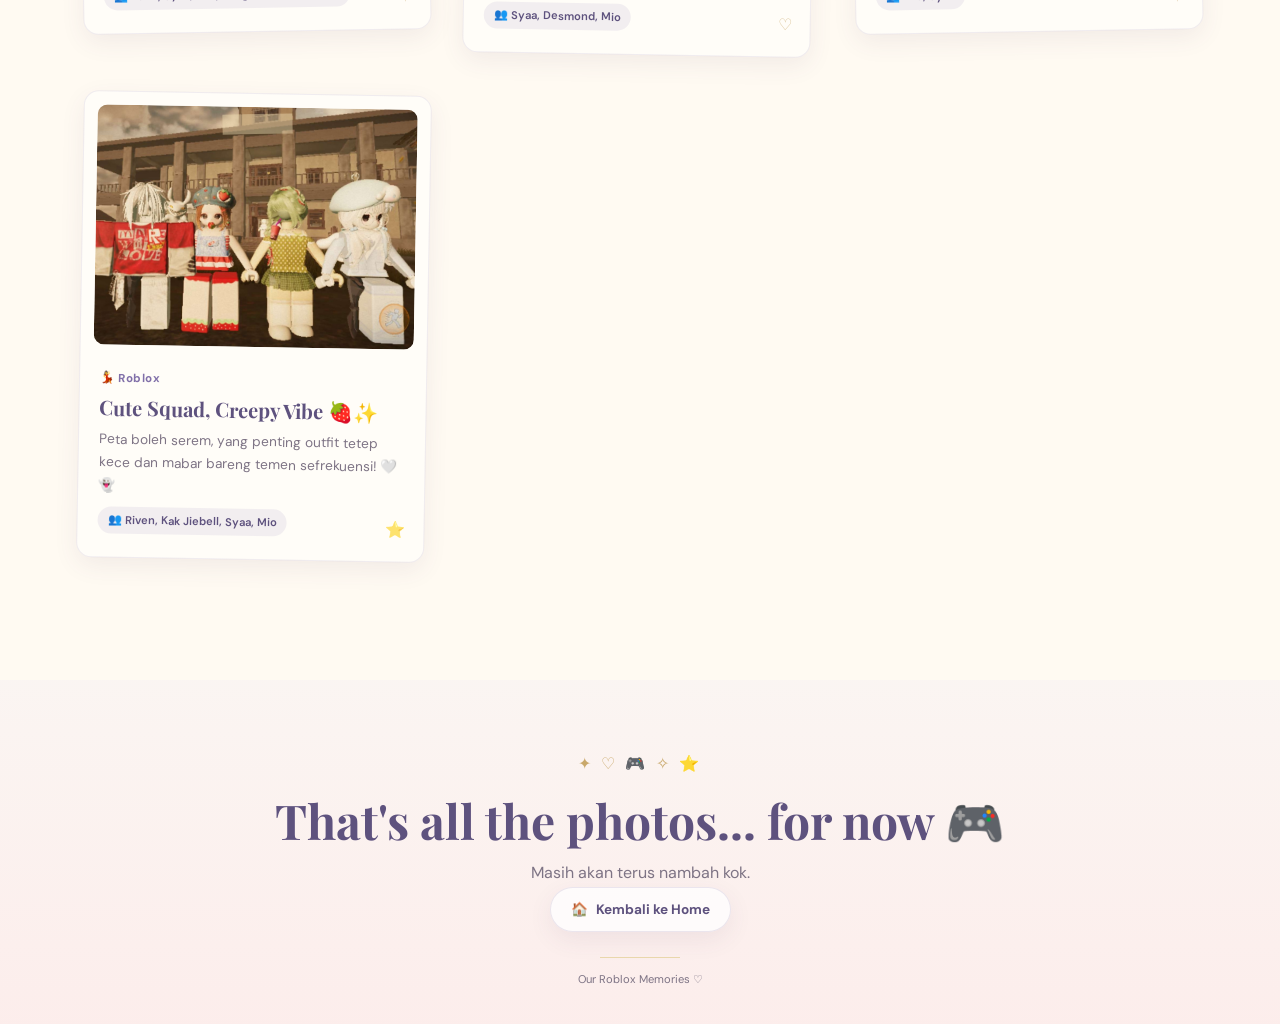
==== commit 969feac8: "Add files via upload" ====
--- a/gallery.html
+++ b/gallery.html
@@ -60,24 +60,28 @@
 
 
         <main>
+
+            <!-- =================================================
+                 PHOTO GRID
+            ================================================== -->
+            <section class="section gallery-grid-section" id="galleryGrid">
+
+                <div class="container">
+
                     <div class="gallery-hero-actions">
-                        <a href="index.html" class="back-home-link">
+                        <a href="home.html" class="back-home-link">
                             <span>🏠</span>
                             Kembali ke Home
                         </a>
                     </div>
 
-                </div>
+                    <div class="gallery-filters" id="galleryFilters" aria-label="Filter foto berdasarkan tahun">
+                        <!-- Year chips are injected by gallery.js -->
+                    </div>
 
-            </section>
-
-
-            <!-- =================================================
-                 PHOTO GRID
-            ================================================== -->
-            <section class="section" id="galleryGrid">
-
-                <div class="container">
+                    <div class="gallery-filters gallery-filters-months" id="galleryMonthFilters" aria-label="Filter foto berdasarkan bulan" hidden>
+                        <!-- Month chips are injected by gallery.js, only when a year is selected -->
+                    </div>
 
                     <div class="memory-grid" id="galleryGridWrap">
                         <!-- Photo cards are injected by gallery.js -->
@@ -112,7 +116,7 @@
                 Masih akan terus nambah kok.
             </p>
 
-            <a href="index.html" class="back-home-link">
+            <a href="home.html" class="back-home-link">
                 <span>🏠</span>
                 Kembali ke Home
             </a>
@@ -178,6 +182,8 @@
                     Memory caption.
                 </p>
 
+                <p id="lightboxPeople" class="lightbox-people"></p>
+
             </div>
 
         </div>
--- a/style.css
+++ b/style.css
@@ -963,6 +963,21 @@
     font-size: 0.85rem;
 }
 
+.memory-people {
+    display: inline-block;
+
+    margin-top: 10px;
+
+    color: var(--purple-dark);
+    background: rgba(129, 112, 169, 0.1);
+
+    padding: 4px 10px;
+    border-radius: 999px;
+
+    font-size: 0.7rem;
+    font-weight: 600;
+}
+
 .paper-star {
     position: absolute;
     right: 18px;
@@ -972,8 +987,14 @@
     opacity: 0.7;
 }
 
+.view-more-area {
+    margin-top: 40px;
+
+    text-align: center;
+}
+
 .random-memory-area {
-    margin-top: 50px;
+    margin-top: 30px;
 
     text-align: center;
 }
@@ -982,6 +1003,150 @@
     margin-bottom: 12px;
 
     font-family: var(--heading-font);
+}
+
+
+/* =========================================================
+   GALLERY PAGE
+========================================================= */
+
+.gallery-navbar {
+    justify-content: flex-start;
+}
+
+.gallery-hero {
+    padding: 40px 0 10px;
+    text-align: center;
+}
+
+.gallery-hero .section-label {
+    display: inline-block;
+}
+
+.gallery-hero h1 {
+    margin-top: 6px;
+
+    color: var(--purple-dark);
+    font-size: clamp(2.1rem, 8vw, 3.2rem);
+}
+
+.gallery-hero p {
+    max-width: 560px;
+    margin: 14px auto 0;
+}
+
+.gallery-grid-section {
+    padding-top: 30px;
+}
+
+.gallery-hero-actions {
+    display: flex;
+    justify-content: flex-start;
+
+    margin-bottom: 36px;
+    margin-left: 12px;
+}
+
+.back-home-link {
+    display: inline-flex;
+    align-items: center;
+    gap: 8px;
+
+    padding: 10px 20px;
+
+    border: 1px solid var(--border);
+    border-radius: 999px;
+
+    color: var(--purple-dark);
+    background: rgba(255, 255, 255, 0.75);
+    box-shadow: var(--shadow-soft);
+
+    font-size: 0.85rem;
+    font-weight: 700;
+
+    transition:
+        transform 0.25s ease,
+        background 0.25s ease;
+}
+
+.back-home-link:hover {
+    transform: translateY(-3px);
+    background: var(--white);
+}
+
+.gallery-empty-note {
+    margin-top: 30px;
+    padding: 20px;
+
+    border: 1px dashed var(--border);
+    border-radius: var(--radius-sm);
+
+    text-align: center;
+    font-size: 0.85rem;
+}
+
+
+/* =========================================================
+   GALLERY FILTERS (by year)
+========================================================= */
+
+.gallery-filters {
+    display: flex;
+    flex-wrap: wrap;
+    justify-content: center;
+    gap: 10px;
+
+    margin-bottom: 36px;
+}
+
+.filter-chip {
+    display: inline-flex;
+    align-items: center;
+
+    padding: 9px 20px;
+
+    border: 1px solid var(--border);
+    border-radius: 999px;
+
+    background: rgba(255, 255, 255, 0.75);
+    color: var(--purple-dark);
+
+    font-family: var(--body-font);
+    font-size: 0.82rem;
+    font-weight: 700;
+
+    cursor: pointer;
+
+    transition:
+        transform 0.25s ease,
+        background 0.25s ease,
+        color 0.25s ease,
+        box-shadow 0.25s ease;
+}
+
+.filter-chip:hover {
+    transform: translateY(-2px);
+    background: var(--white);
+    box-shadow: var(--shadow-soft);
+}
+
+.filter-chip.is-active {
+    color: var(--white);
+    background: var(--purple);
+    border-color: var(--purple);
+    box-shadow: 0 10px 25px rgba(129, 112, 169, 0.25);
+}
+
+.gallery-filters-months {
+    margin-top: -14px;
+    margin-bottom: 30px;
+}
+
+.gallery-filters-months .filter-chip {
+    padding: 6px 16px;
+
+    font-size: 0.74rem;
+    background: rgba(255, 255, 255, 0.5);
 }
 
 
@@ -1403,6 +1568,19 @@
     margin-top: 10px;
 }
 
+.lightbox-people {
+    display: inline-block;
+
+    color: var(--purple-dark);
+    background: rgba(129, 112, 169, 0.1);
+
+    padding: 4px 10px;
+    border-radius: 999px;
+
+    font-size: 0.7rem;
+    font-weight: 600;
+}
+
 
 /* =========================================================
    RANDOM MEMORY MODAL
@@ -1774,6 +1952,10 @@
         padding: 120px 0;
     }
 
+    .gallery-grid-section {
+        padding-top: 30px;
+    }
+
     .memory-grid {
         grid-template-columns: repeat(3, 1fr);
         gap: 38px;
